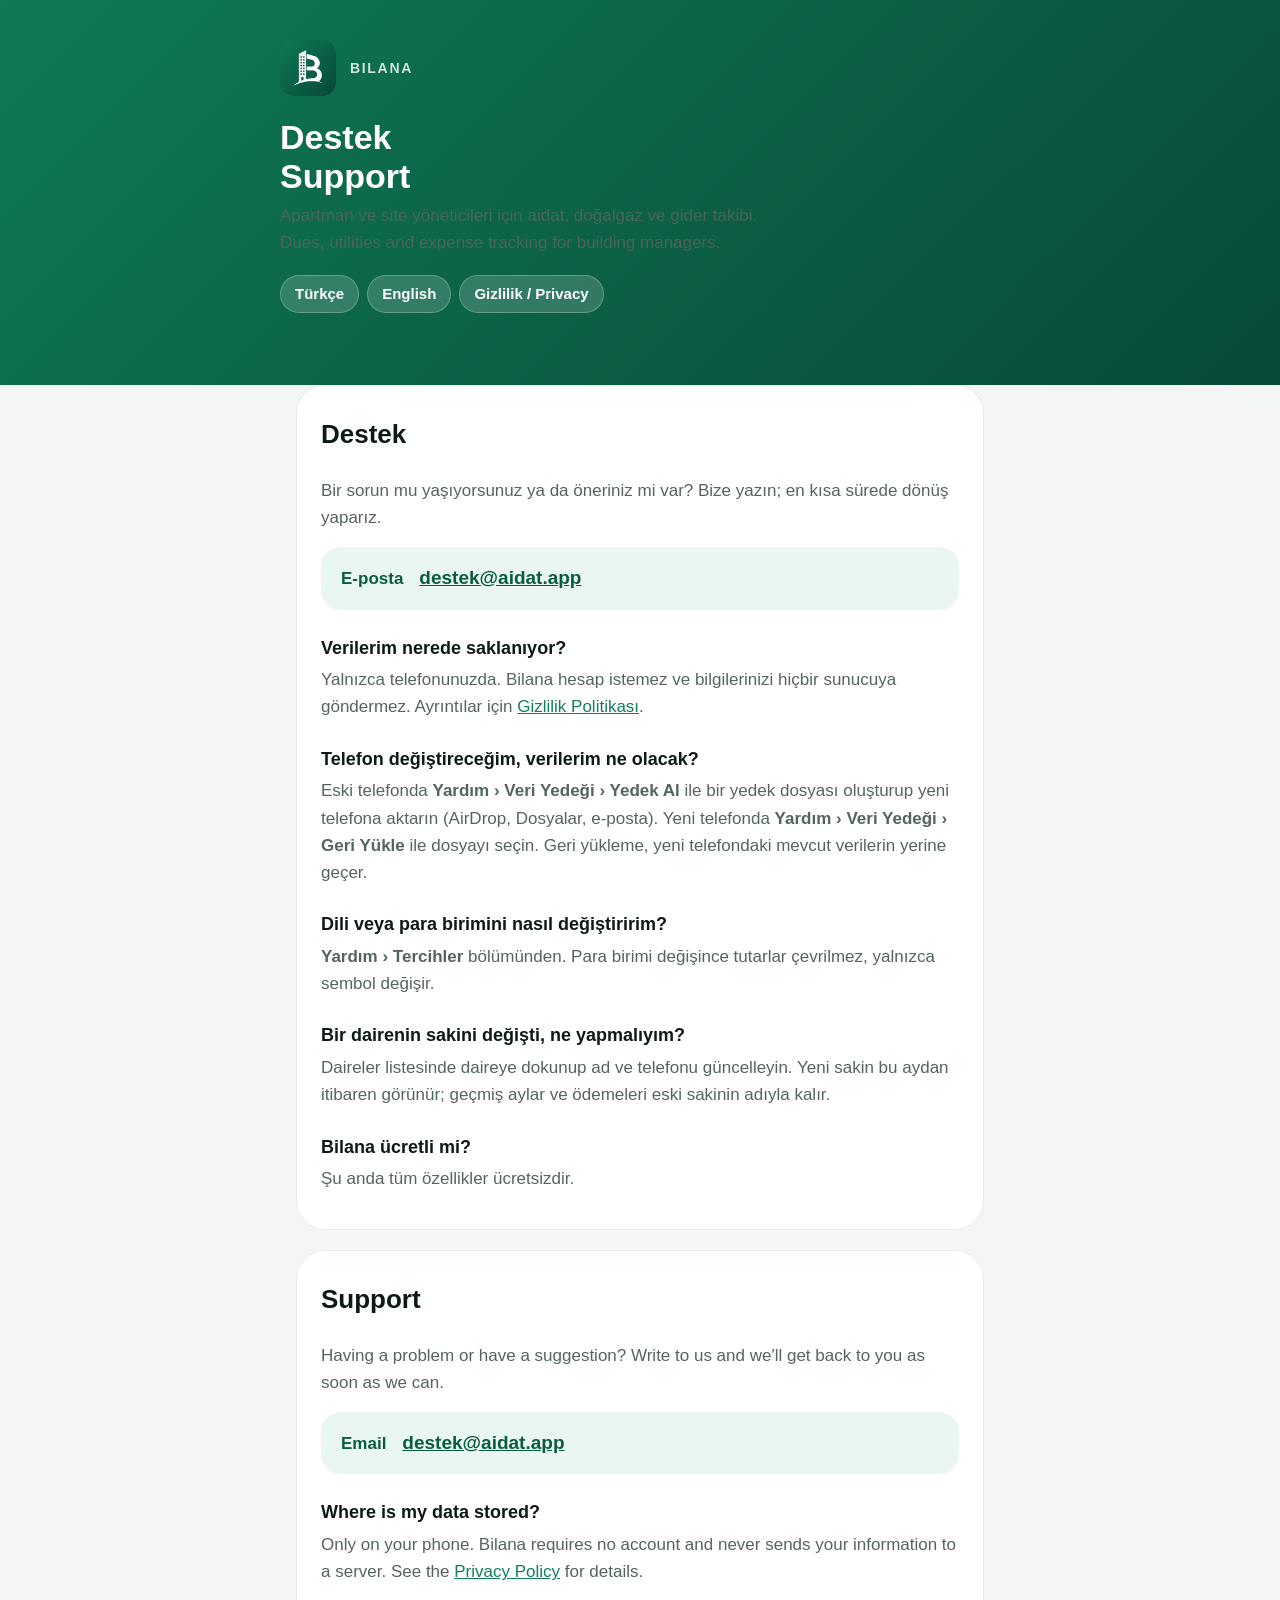
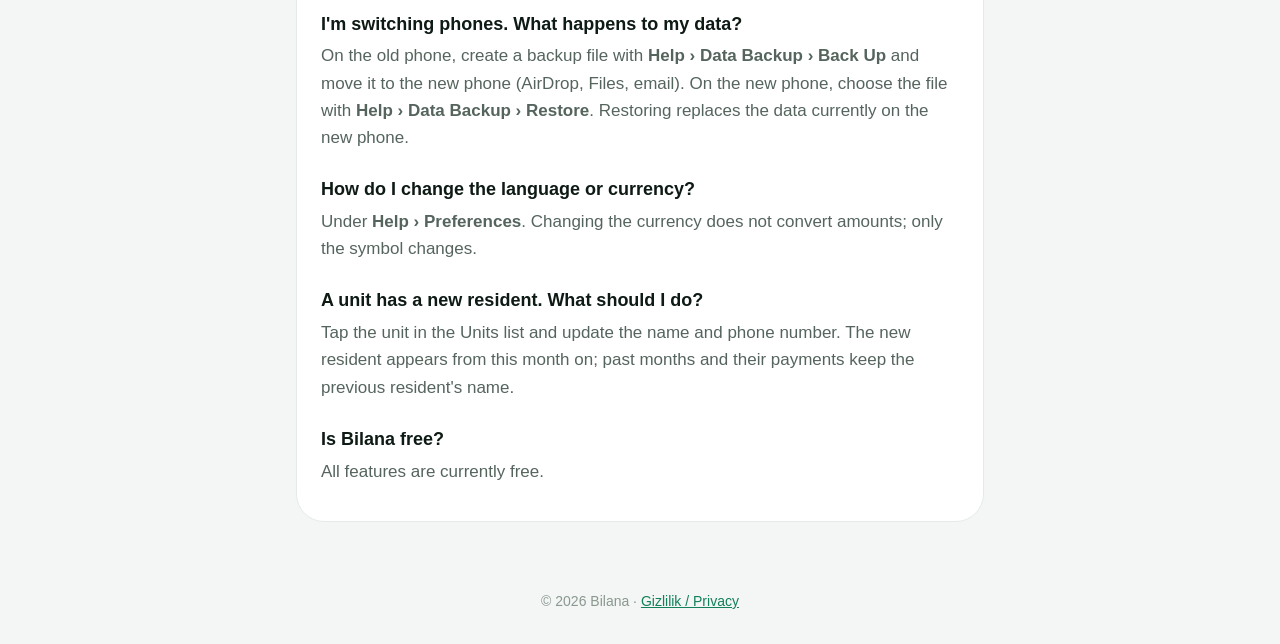
==== index.html @ 88a35353 "Bilana first commit" ====
<!doctype html>
<html lang="tr">
<head>
<meta charset="utf-8">
<meta name="viewport" content="width=device-width, initial-scale=1">
<title>Bilana · Destek / Support</title>
<meta name="description" content="Bilana destek sayfası: apartman ve site yöneticileri için aidat, doğalgaz ve gider takibi.">
<link rel="icon" href="icon.png">
<style>
  :root {
    --bg: #f3f6f4; --surface: #ffffff; --line: #e4ebe7;
    --ink: #0e1a14; --ink-soft: #55655d; --ink-muted: #8a9890;
    --brand: #0a5c3e; --brand-soft: #eaf7f0;
    --gradient: linear-gradient(135deg, #0f7a54, #08493a);
  }
  * { box-sizing: border-box; }
  body {
    margin: 0; background: var(--bg); color: var(--ink);
    font: 17px/1.6 -apple-system, BlinkMacSystemFont, "SF Pro Text", "Segoe UI", Roboto, sans-serif;
  }
  header { background: var(--gradient); color: #fff; padding: 40px 20px 72px; }
  .wrap { max-width: 720px; margin: 0 auto; }
  .brand { display: flex; align-items: center; gap: 14px; }
  .brand img { width: 56px; height: 56px; border-radius: 14px; }
  .brand span { font-weight: 800; letter-spacing: .12em; font-size: 14px; opacity: .8; }
  h1 { font-size: 34px; line-height: 1.15; margin: 22px 0 6px; text-wrap: balance; }
  header p { margin: 0; opacity: .85; }
  nav { margin-top: 18px; display: flex; gap: 8px; flex-wrap: wrap; }
  nav a {
    color: #fff; text-decoration: none; font-weight: 700; font-size: 15px;
    padding: 6px 14px; border-radius: 999px; background: rgba(255,255,255,.16);
    border: 1px solid rgba(255,255,255,.25);
  }
  main { padding: 0 16px 48px; margin-top: -40px; }
  article {
    background: var(--surface); border: 1px solid var(--line); border-radius: 28px;
    padding: 28px 24px; margin-bottom: 20px;
  }
  article > h2:first-child { margin-top: 0; font-size: 26px; }
  h3 { font-size: 18px; margin: 24px 0 4px; }
  p { color: var(--ink-soft); margin: 0 0 8px; }
  .contact {
    display: flex; flex-wrap: wrap; align-items: center; gap: 10px 16px;
    background: var(--brand-soft); border-radius: 20px; padding: 16px 20px; margin: 16px 0 8px;
  }
  .contact strong { color: var(--brand); }
  .contact a { color: var(--brand); font-weight: 800; font-size: 19px; word-break: break-all; }
  a { color: #12805a; }
  footer { text-align: center; color: var(--ink-muted); font-size: 14px; padding-bottom: 32px; }
</style>
</head>
<body>
<header>
  <div class="wrap">
    <div class="brand"><img src="icon.png" alt=""><span>BILANA</span></div>
    <h1>Destek<br>Support</h1>
    <p>Apartman ve site yöneticileri için aidat, doğalgaz ve gider takibi.<br>Dues, utilities and expense tracking for building managers.</p>
    <nav><a href="#tr">Türkçe</a><a href="#en">English</a><a href="privacy.html">Gizlilik / Privacy</a></nav>
  </div>
</header>

<main class="wrap">
  <article id="tr" lang="tr">
    <h2>Destek</h2>
    <p>Bir sorun mu yaşıyorsunuz ya da öneriniz mi var? Bize yazın; en kısa sürede dönüş yaparız.</p>
    <div class="contact"><strong>E-posta</strong><a href="mailto:destek@aidat.app">destek@aidat.app</a></div>

    <h3>Verilerim nerede saklanıyor?</h3>
    <p>Yalnızca telefonunuzda. Bilana hesap istemez ve bilgilerinizi hiçbir sunucuya göndermez. Ayrıntılar için <a href="privacy.html#tr">Gizlilik Politikası</a>.</p>

    <h3>Telefon değiştireceğim, verilerim ne olacak?</h3>
    <p>Eski telefonda <strong>Yardım › Veri Yedeği › Yedek Al</strong> ile bir yedek dosyası oluşturup yeni telefona aktarın (AirDrop, Dosyalar, e-posta). Yeni telefonda <strong>Yardım › Veri Yedeği › Geri Yükle</strong> ile dosyayı seçin. Geri yükleme, yeni telefondaki mevcut verilerin yerine geçer.</p>

    <h3>Dili veya para birimini nasıl değiştiririm?</h3>
    <p><strong>Yardım › Tercihler</strong> bölümünden. Para birimi değişince tutarlar çevrilmez, yalnızca sembol değişir.</p>

    <h3>Bir dairenin sakini değişti, ne yapmalıyım?</h3>
    <p>Daireler listesinde daireye dokunup ad ve telefonu güncelleyin. Yeni sakin bu aydan itibaren görünür; geçmiş aylar ve ödemeleri eski sakinin adıyla kalır.</p>

    <h3>Bilana ücretli mi?</h3>
    <p>Şu anda tüm özellikler ücretsizdir.</p>
  </article>

  <article id="en" lang="en">
    <h2>Support</h2>
    <p>Having a problem or have a suggestion? Write to us and we'll get back to you as soon as we can.</p>
    <div class="contact"><strong>Email</strong><a href="mailto:destek@aidat.app">destek@aidat.app</a></div>

    <h3>Where is my data stored?</h3>
    <p>Only on your phone. Bilana requires no account and never sends your information to a server. See the <a href="privacy.html#en">Privacy Policy</a> for details.</p>

    <h3>I'm switching phones. What happens to my data?</h3>
    <p>On the old phone, create a backup file with <strong>Help › Data Backup › Back Up</strong> and move it to the new phone (AirDrop, Files, email). On the new phone, choose the file with <strong>Help › Data Backup › Restore</strong>. Restoring replaces the data currently on the new phone.</p>

    <h3>How do I change the language or currency?</h3>
    <p>Under <strong>Help › Preferences</strong>. Changing the currency does not convert amounts; only the symbol changes.</p>

    <h3>A unit has a new resident. What should I do?</h3>
    <p>Tap the unit in the Units list and update the name and phone number. The new resident appears from this month on; past months and their payments keep the previous resident's name.</p>

    <h3>Is Bilana free?</h3>
    <p>All features are currently free.</p>
  </article>
</main>

<footer>© 2026 Bilana · <a href="privacy.html">Gizlilik / Privacy</a></footer>
</body>
</html>
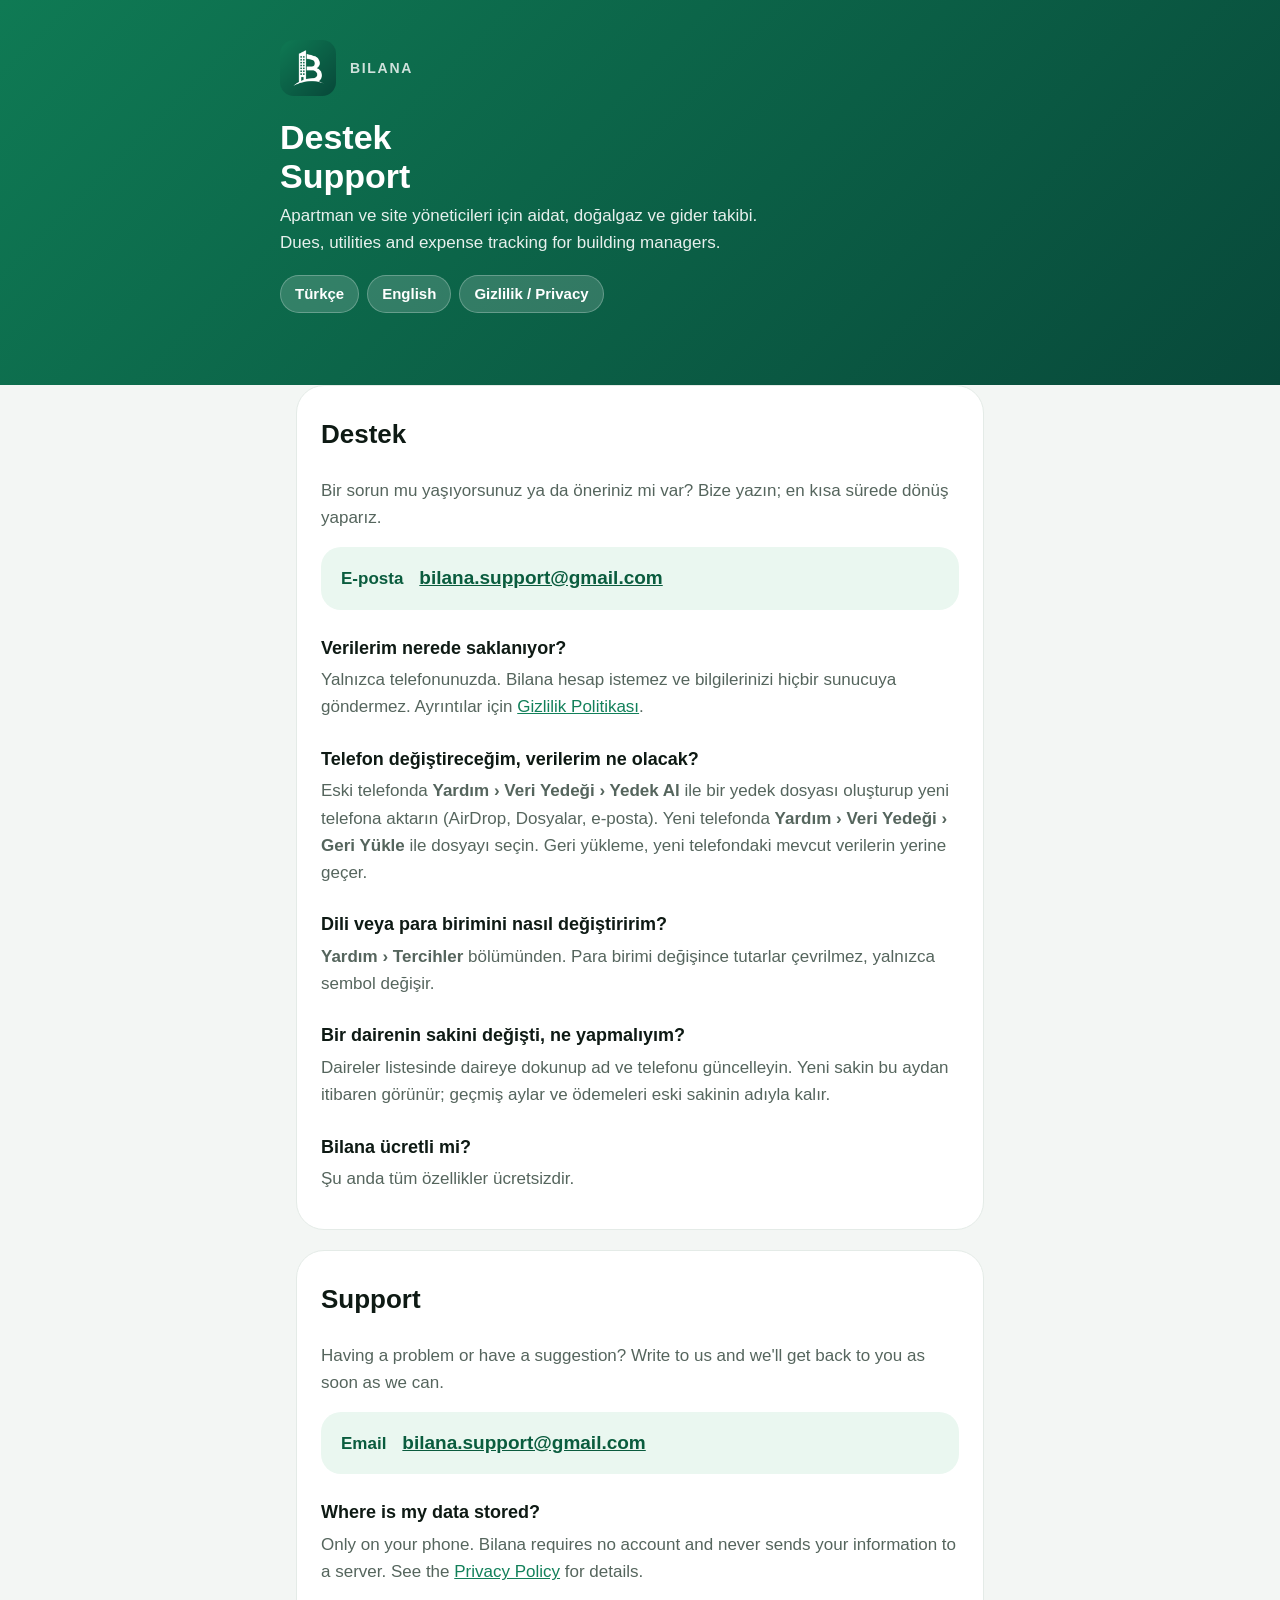
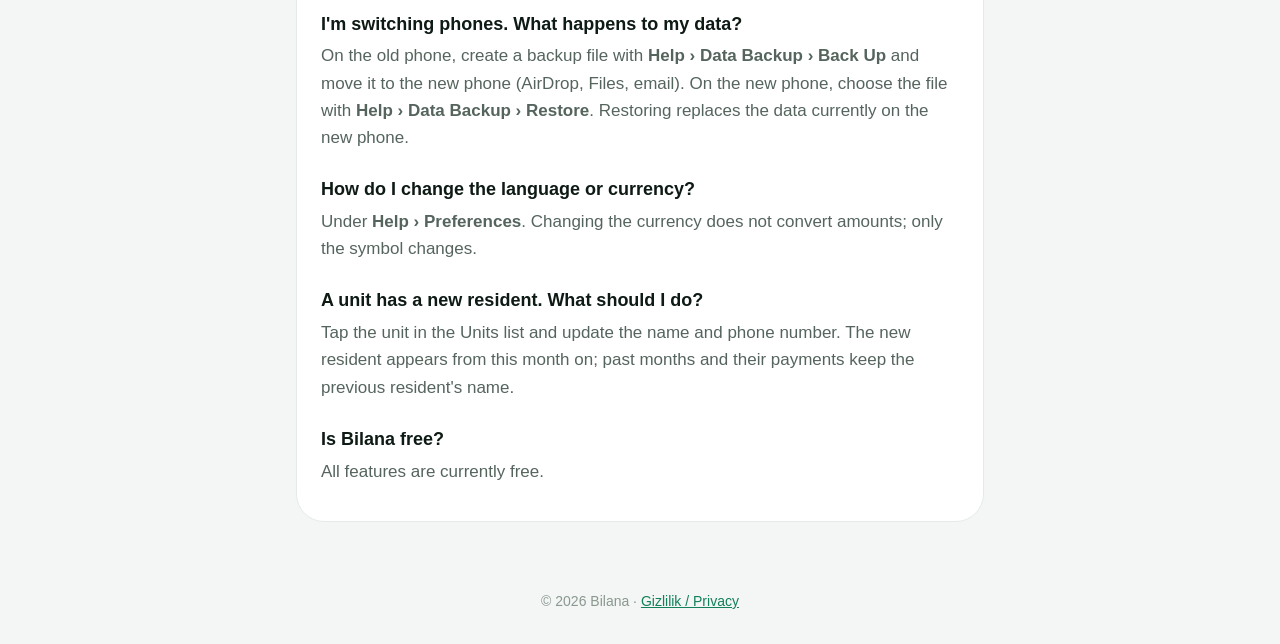
==== commit 9ada5de2: "email changed" ====
--- a/index.html
+++ b/index.html
@@ -24,7 +24,7 @@
   .brand img { width: 56px; height: 56px; border-radius: 14px; }
   .brand span { font-weight: 800; letter-spacing: .12em; font-size: 14px; opacity: .8; }
   h1 { font-size: 34px; line-height: 1.15; margin: 22px 0 6px; text-wrap: balance; }
-  header p { margin: 0; opacity: .85; }
+  header p { margin: 0; color: rgba(255, 255, 255, .9); }
   nav { margin-top: 18px; display: flex; gap: 8px; flex-wrap: wrap; }
   nav a {
     color: #fff; text-decoration: none; font-weight: 700; font-size: 15px;
@@ -63,7 +63,7 @@
   <article id="tr" lang="tr">
     <h2>Destek</h2>
     <p>Bir sorun mu yaşıyorsunuz ya da öneriniz mi var? Bize yazın; en kısa sürede dönüş yaparız.</p>
-    <div class="contact"><strong>E-posta</strong><a href="mailto:destek@aidat.app">destek@aidat.app</a></div>
+    <div class="contact"><strong>E-posta</strong><a href="mailto:bilana.support@gmail.com">bilana.support@gmail.com</a></div>
 
     <h3>Verilerim nerede saklanıyor?</h3>
     <p>Yalnızca telefonunuzda. Bilana hesap istemez ve bilgilerinizi hiçbir sunucuya göndermez. Ayrıntılar için <a href="privacy.html#tr">Gizlilik Politikası</a>.</p>
@@ -84,7 +84,7 @@
   <article id="en" lang="en">
     <h2>Support</h2>
     <p>Having a problem or have a suggestion? Write to us and we'll get back to you as soon as we can.</p>
-    <div class="contact"><strong>Email</strong><a href="mailto:destek@aidat.app">destek@aidat.app</a></div>
+    <div class="contact"><strong>Email</strong><a href="mailto:bilana.support@gmail.com">bilana.support@gmail.com</a></div>
 
     <h3>Where is my data stored?</h3>
     <p>Only on your phone. Bilana requires no account and never sends your information to a server. See the <a href="privacy.html#en">Privacy Policy</a> for details.</p>
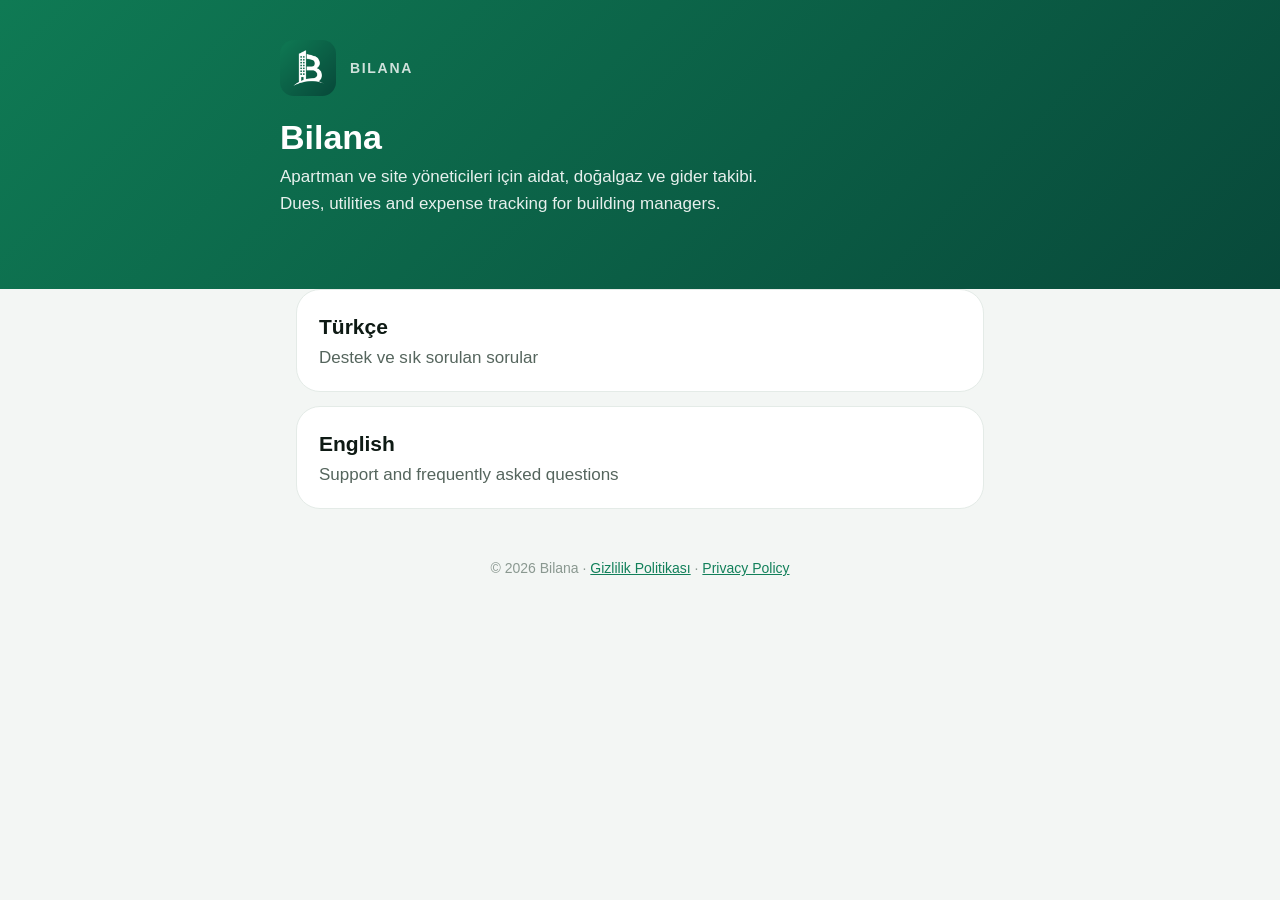
==== commit b3892bbe: "Add files via upload privacy update" ====
--- a/index.html
+++ b/index.html
@@ -3,106 +3,28 @@
 <head>
 <meta charset="utf-8">
 <meta name="viewport" content="width=device-width, initial-scale=1">
-<title>Bilana · Destek / Support</title>
-<meta name="description" content="Bilana destek sayfası: apartman ve site yöneticileri için aidat, doğalgaz ve gider takibi.">
+<title>Bilana</title>
+<meta name="description" content="Bilana: apartman ve site yöneticileri için aidat, doğalgaz ve gider takibi. Dues, utilities and expense tracking for building managers.">
 <link rel="icon" href="icon.png">
-<style>
-  :root {
-    --bg: #f3f6f4; --surface: #ffffff; --line: #e4ebe7;
-    --ink: #0e1a14; --ink-soft: #55655d; --ink-muted: #8a9890;
-    --brand: #0a5c3e; --brand-soft: #eaf7f0;
-    --gradient: linear-gradient(135deg, #0f7a54, #08493a);
-  }
-  * { box-sizing: border-box; }
-  body {
-    margin: 0; background: var(--bg); color: var(--ink);
-    font: 17px/1.6 -apple-system, BlinkMacSystemFont, "SF Pro Text", "Segoe UI", Roboto, sans-serif;
-  }
-  header { background: var(--gradient); color: #fff; padding: 40px 20px 72px; }
-  .wrap { max-width: 720px; margin: 0 auto; }
-  .brand { display: flex; align-items: center; gap: 14px; }
-  .brand img { width: 56px; height: 56px; border-radius: 14px; }
-  .brand span { font-weight: 800; letter-spacing: .12em; font-size: 14px; opacity: .8; }
-  h1 { font-size: 34px; line-height: 1.15; margin: 22px 0 6px; text-wrap: balance; }
-  header p { margin: 0; color: rgba(255, 255, 255, .9); }
-  nav { margin-top: 18px; display: flex; gap: 8px; flex-wrap: wrap; }
-  nav a {
-    color: #fff; text-decoration: none; font-weight: 700; font-size: 15px;
-    padding: 6px 14px; border-radius: 999px; background: rgba(255,255,255,.16);
-    border: 1px solid rgba(255,255,255,.25);
-  }
-  main { padding: 0 16px 48px; margin-top: -40px; }
-  article {
-    background: var(--surface); border: 1px solid var(--line); border-radius: 28px;
-    padding: 28px 24px; margin-bottom: 20px;
-  }
-  article > h2:first-child { margin-top: 0; font-size: 26px; }
-  h3 { font-size: 18px; margin: 24px 0 4px; }
-  p { color: var(--ink-soft); margin: 0 0 8px; }
-  .contact {
-    display: flex; flex-wrap: wrap; align-items: center; gap: 10px 16px;
-    background: var(--brand-soft); border-radius: 20px; padding: 16px 20px; margin: 16px 0 8px;
-  }
-  .contact strong { color: var(--brand); }
-  .contact a { color: var(--brand); font-weight: 800; font-size: 19px; word-break: break-all; }
-  a { color: #12805a; }
-  footer { text-align: center; color: var(--ink-muted); font-size: 14px; padding-bottom: 32px; }
-</style>
+<link rel="stylesheet" href="style.css">
 </head>
 <body>
 <header>
   <div class="wrap">
     <div class="brand"><img src="icon.png" alt=""><span>BILANA</span></div>
-    <h1>Destek<br>Support</h1>
-    <p>Apartman ve site yöneticileri için aidat, doğalgaz ve gider takibi.<br>Dues, utilities and expense tracking for building managers.</p>
-    <nav><a href="#tr">Türkçe</a><a href="#en">English</a><a href="privacy.html">Gizlilik / Privacy</a></nav>
+    <h1>Bilana</h1>
+    <p>Apartman ve site yöneticileri için aidat, doğalgaz ve gider takibi.<br>
+      <span lang="en">Dues, utilities and expense tracking for building managers.</span></p>
   </div>
 </header>
 
 <main class="wrap">
-  <article id="tr" lang="tr">
-    <h2>Destek</h2>
-    <p>Bir sorun mu yaşıyorsunuz ya da öneriniz mi var? Bize yazın; en kısa sürede dönüş yaparız.</p>
-    <div class="contact"><strong>E-posta</strong><a href="mailto:bilana.support@gmail.com">bilana.support@gmail.com</a></div>
-
-    <h3>Verilerim nerede saklanıyor?</h3>
-    <p>Yalnızca telefonunuzda. Bilana hesap istemez ve bilgilerinizi hiçbir sunucuya göndermez. Ayrıntılar için <a href="privacy.html#tr">Gizlilik Politikası</a>.</p>
-
-    <h3>Telefon değiştireceğim, verilerim ne olacak?</h3>
-    <p>Eski telefonda <strong>Yardım › Veri Yedeği › Yedek Al</strong> ile bir yedek dosyası oluşturup yeni telefona aktarın (AirDrop, Dosyalar, e-posta). Yeni telefonda <strong>Yardım › Veri Yedeği › Geri Yükle</strong> ile dosyayı seçin. Geri yükleme, yeni telefondaki mevcut verilerin yerine geçer.</p>
-
-    <h3>Dili veya para birimini nasıl değiştiririm?</h3>
-    <p><strong>Yardım › Tercihler</strong> bölümünden. Para birimi değişince tutarlar çevrilmez, yalnızca sembol değişir.</p>
-
-    <h3>Bir dairenin sakini değişti, ne yapmalıyım?</h3>
-    <p>Daireler listesinde daireye dokunup ad ve telefonu güncelleyin. Yeni sakin bu aydan itibaren görünür; geçmiş aylar ve ödemeleri eski sakinin adıyla kalır.</p>
-
-    <h3>Bilana ücretli mi?</h3>
-    <p>Şu anda tüm özellikler ücretsizdir.</p>
-  </article>
-
-  <article id="en" lang="en">
-    <h2>Support</h2>
-    <p>Having a problem or have a suggestion? Write to us and we'll get back to you as soon as we can.</p>
-    <div class="contact"><strong>Email</strong><a href="mailto:bilana.support@gmail.com">bilana.support@gmail.com</a></div>
-
-    <h3>Where is my data stored?</h3>
-    <p>Only on your phone. Bilana requires no account and never sends your information to a server. See the <a href="privacy.html#en">Privacy Policy</a> for details.</p>
-
-    <h3>I'm switching phones. What happens to my data?</h3>
-    <p>On the old phone, create a backup file with <strong>Help › Data Backup › Back Up</strong> and move it to the new phone (AirDrop, Files, email). On the new phone, choose the file with <strong>Help › Data Backup › Restore</strong>. Restoring replaces the data currently on the new phone.</p>
-
-    <h3>How do I change the language or currency?</h3>
-    <p>Under <strong>Help › Preferences</strong>. Changing the currency does not convert amounts; only the symbol changes.</p>
-
-    <h3>A unit has a new resident. What should I do?</h3>
-    <p>Tap the unit in the Units list and update the name and phone number. The new resident appears from this month on; past months and their payments keep the previous resident's name.</p>
-
-    <h3>Is Bilana free?</h3>
-    <p>All features are currently free.</p>
-  </article>
+  <div class="choices">
+    <a class="choice" href="tr/"><strong>Türkçe</strong><span>Destek ve sık sorulan sorular</span></a>
+    <a class="choice" href="en/" lang="en"><strong>English</strong><span>Support and frequently asked questions</span></a>
+  </div>
 </main>
 
-<footer>© 2026 Bilana · <a href="privacy.html">Gizlilik / Privacy</a></footer>
+<footer>© 2026 Bilana · <a href="tr/privacy/">Gizlilik Politikası</a> · <a href="en/privacy/" lang="en">Privacy Policy</a></footer>
 </body>
 </html>
--- a/style.css
+++ b/style.css
@@ -0,0 +1,53 @@
+:root {
+  --bg: #f3f6f4; --surface: #ffffff; --line: #e4ebe7;
+  --ink: #0e1a14; --ink-soft: #55655d; --ink-muted: #8a9890;
+  --brand: #0a5c3e; --brand-soft: #eaf7f0;
+  --gradient: linear-gradient(135deg, #0f7a54, #08493a);
+}
+* { box-sizing: border-box; }
+body {
+  margin: 0; background: var(--bg); color: var(--ink);
+  font: 17px/1.6 -apple-system, BlinkMacSystemFont, "SF Pro Text", "Segoe UI", Roboto, sans-serif;
+}
+header { background: var(--gradient); color: #fff; padding: 40px 20px 72px; }
+.wrap { max-width: 720px; margin: 0 auto; }
+.brand { display: flex; align-items: center; gap: 14px; }
+.brand img { width: 56px; height: 56px; border-radius: 14px; }
+.brand span { font-weight: 800; letter-spacing: .12em; font-size: 14px; opacity: .8; }
+h1 { font-size: 34px; line-height: 1.15; margin: 22px 0 6px; text-wrap: balance; }
+header p { margin: 0; color: rgba(255, 255, 255, .9); }
+nav { margin-top: 18px; display: flex; gap: 8px; flex-wrap: wrap; }
+nav a {
+  color: #fff; text-decoration: none; font-weight: 700; font-size: 15px;
+  padding: 6px 14px; border-radius: 999px; background: rgba(255,255,255,.16);
+  border: 1px solid rgba(255,255,255,.25);
+}
+main { padding: 0 16px 48px; margin-top: -40px; }
+article {
+  background: var(--surface); border: 1px solid var(--line); border-radius: 28px;
+  padding: 28px 24px; margin-bottom: 20px;
+}
+article > h2:first-child { margin-top: 0; font-size: 26px; }
+h3 { font-size: 19px; margin: 26px 0 6px; }
+p, li { color: var(--ink-soft); }
+p { margin: 0 0 10px; }
+ul { padding-left: 22px; }
+li { margin: 4px 0; }
+.summary { background: var(--brand-soft); border-radius: 20px; padding: 16px 20px; margin: 16px 0; }
+.summary ul { margin: 0; }
+.summary li { color: var(--brand); font-weight: 600; }
+.contact {
+  display: flex; flex-wrap: wrap; align-items: center; gap: 10px 16px;
+  background: var(--brand-soft); border-radius: 20px; padding: 16px 20px; margin: 16px 0 8px;
+}
+.contact strong { color: var(--brand); }
+.contact a { color: var(--brand); font-weight: 800; font-size: 19px; word-break: break-all; }
+.choices { display: grid; gap: 14px; }
+.choice {
+  display: block; text-decoration: none; background: var(--surface); border: 1px solid var(--line);
+  border-radius: 24px; padding: 20px 22px; color: var(--ink);
+}
+.choice strong { display: block; font-size: 21px; }
+.choice span { color: var(--ink-soft); }
+a { color: #12805a; }
+footer { text-align: center; color: var(--ink-muted); font-size: 14px; padding-bottom: 32px; }
